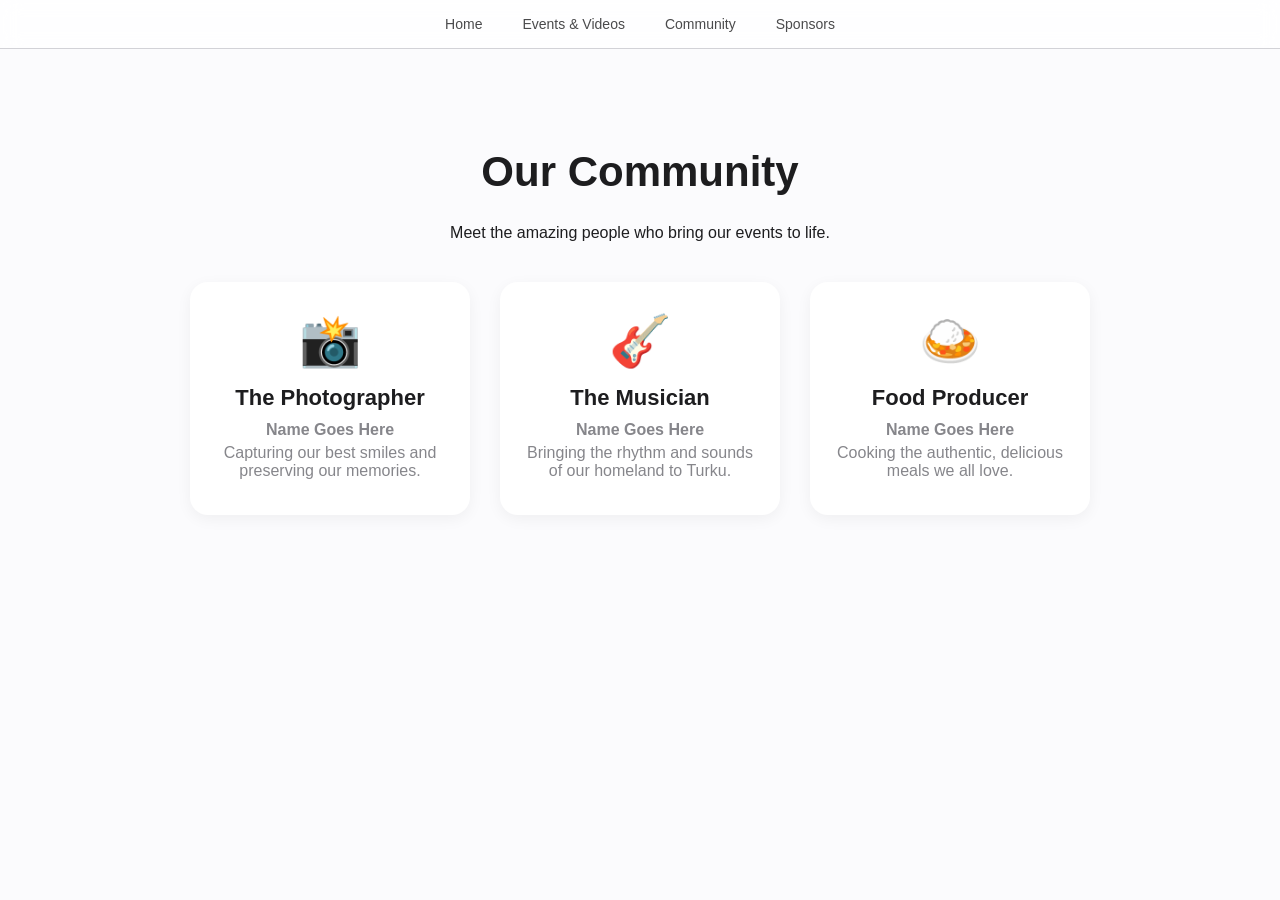
==== community.html @ 2f9cdc22 "initial commit of Sri Lankan Turku Association website" ====
<!DOCTYPE html>
<html>
  <head>
    <meta charset="UTF-8">
    <title>Community - Sri Lankan Turku Association</title>
    <link rel="stylesheet" href="style.css">
  </head>
  <body>
    
    <nav class="apple-nav">
      <ul>
        <li><a href="index.html">Home</a></li>
        <li><a href="events.html">Events & Videos</a></li>
        <li><a href="community.html">Community</a></li>
        <li><a href="sponsors.html">Sponsors</a></li>
      </ul>
    </nav>

    <header class="page-header">
      <h1>Our Community</h1>
      <p>Meet the amazing people who bring our events to life.</p>
    </header>

    <section class="grid-section">
      
      <div class="person-card">
        <div class="emoji-icon">📸</div>
        <h3>The Photographer</h3>
        <p><strong>Name Goes Here</strong></p>
        <p>Capturing our best smiles and preserving our memories.</p>
      </div>

      <div class="person-card">
        <div class="emoji-icon">🎸</div>
        <h3>The Musician</h3>
        <p><strong>Name Goes Here</strong></p>
        <p>Bringing the rhythm and sounds of our homeland to Turku.</p>
      </div>

      <div class="person-card">
        <div class="emoji-icon">🍛</div>
        <h3>Food Producer</h3>
        <p><strong>Name Goes Here</strong></p>
        <p>Cooking the authentic, delicious meals we all love.</p>
      </div>

    </section>

  </body>
</html>
---- style.css ----
/* 1. The Modern Reset */
body {
  margin: 0;
  /* This tells the website to use the sleekest font available on the user's device (like Apple's San Francisco) */
  font-family: -apple-system, BlinkMacSystemFont, "Segoe UI", Roboto, Helvetica, Arial, sans-serif;
  background-color: #fbfbfd; /* Apple's signature soft, clean background color */
  color: #1d1d1f; /* Apple uses a very dark gray instead of harsh black */
}

/* 2. The Frosted Glass Navigation Bar */
.apple-nav {
  background-color: rgba(255, 255, 255, 0.8); /* Slightly see-through white */
  backdrop-filter: blur(10px); /* This creates the famous frosted glass blur effect! */
  position: fixed; /* This glues the menu to the top of the screen */
  top: 0;
  width: 100%;
  padding: 15px 0;
  border-bottom: 1px solid #d2d2d7;
  display: flex;
  justify-content: center; /* Puts the menu perfectly in the middle */
}

/* 3. Spacing the Menu Links */
.apple-nav ul {
  list-style: none;
  margin: 0;
  padding: 0;
  display: flex;
  gap: 40px; /* Big, clean spaces between the links */
}

/* 4. Styling the Menu Links */
.apple-nav a {
  text-decoration: none;
  color: #1d1d1f;
  font-size: 14px;
  opacity: 0.8;
  transition: opacity 0.3s ease; /* Makes hovering smooth */
}

.apple-nav a:hover {
  opacity: 1;
  color: #0066cc; /* Apple's classic blue link color */
}

/* 5. The Big Welcome Area (Hero Section) */
.hero-section {
  padding-top: 180px; /* Pushes the text down below our fixed menu */
  text-align: center;
}

.hero-section h1 {
  font-size: 56px;
  font-weight: 600;
  letter-spacing: -0.01em; /* Pulls the letters slightly closer together for a modern look */
  margin: 0 0 10px 0;
}

.hero-section h2 {
  font-size: 28px;
  font-weight: 400;
  color: #86868b; /* Apple's soft gray secondary text */
  margin: 0 0 40px 0;
}

/* 6. The Modern Pill Button */
.hero-button {
  display: inline-block;
  background-color: #0071e3; /* Apple Blue */
  color: white;
  padding: 14px 24px;
  border-radius: 980px; /* Creates that perfect pill shape */
  text-decoration: none;
  font-size: 17px;
  transition: background-color 0.3s ease;
}

.hero-button:hover {
  background-color: #0077ed; /* Gets slightly brighter when you hover over it */
}
/* --- NEW STYLES FOR THE EVENTS PAGE --- */

/* 7. Spaces out the top title so it isn't hidden by the menu */
.page-header {
  padding-top: 120px;
  text-align: center;
  margin-bottom: 40px;
}

.page-header h1 {
  font-size: 42px;
  color: #1d1d1f;
}

/* 8. Keeps the content neatly in the middle of the screen */
.content-section {
  max-width: 700px;
  margin: 0 auto 50px auto;
  text-align: center;
}

/* 9. Makes a beautiful, modern white card with soft shadows for the events */
.event-card {
  background-color: white;
  padding: 20px;
  border-radius: 18px; /* Apple's soft curved corners */
  box-shadow: 0 4px 15px rgba(0,0,0,0.05); /* A very soft, elegant shadow */
  text-align: left; /* Makes the event details easy to read */
}

.event-card h3 {
  margin-top: 0;
  color: #0071e3; /* Apple Blue for the event title */
}

/* 10. Makes the YouTube video fit nicely and gives it curved corners */
iframe {
  max-width: 100%;
  border-radius: 12px;
  box-shadow: 0 4px 15px rgba(0,0,0,0.1);
}
/* --- NEW STYLES FOR THE COMMUNITY PAGE --- */

/* 11. The Grid Layout - Automatically adjusts based on screen size! */
.grid-section {
  max-width: 900px;
  margin: 0 auto 50px auto;
  display: grid;
  grid-template-columns: repeat(auto-fit, minmax(250px, 1fr));
  gap: 30px; /* Space between the cards */
  padding: 0 20px;
}

/* 12. The Person Card */
.person-card {
  background-color: white;
  padding: 30px 20px;
  border-radius: 18px;
  box-shadow: 0 4px 15px rgba(0,0,0,0.05);
  text-align: center;
  transition: transform 0.3s ease; /* Prepares the card to move */
}

/* 13. A cool effect: The card lifts up slightly when you hover over it! */
.person-card:hover {
  transform: translateY(-10px);
}

/* 14. Styling the Emoji Icons */
.emoji-icon {
  font-size: 50px;
  margin-bottom: 15px;
}

.person-card h3 {
  margin: 0 0 10px 0;
  color: #1d1d1f;
  font-size: 22px;
}

.person-card p {
  color: #86868b;
  margin: 5px 0;
}
/* --- NEW STYLES FOR THE SPONSORS PAGE --- */

/* 15. The Sponsor Card (reusing some magic from the person cards) */
.sponsor-card {
  background-color: white;
  padding: 35px 20px;
  border-radius: 18px;
  box-shadow: 0 4px 15px rgba(0,0,0,0.05);
  text-align: center;
  border-top: 5px solid #0071e3; /* Adds a nice blue line at the top of the card */
}

.sponsor-card h3 {
  margin: 0 0 5px 0;
  color: #1d1d1f;
  font-size: 24px;
}

/* 16. Highlighting the Sponsor Level */
.sponsor-tier {
  color: #ff9500; /* Apple's warm orange/gold color */
  font-weight: bold;
  text-transform: uppercase;
  font-size: 12px;
  letter-spacing: 1px;
  margin-bottom: 15px;
}

/* 17. A simple link to their business */
.sponsor-link {
  display: inline-block;
  margin-top: 15px;
  color: #0071e3;
  text-decoration: none;
  font-weight: 500;
}

.sponsor-link:hover {
  text-decoration: underline;
}
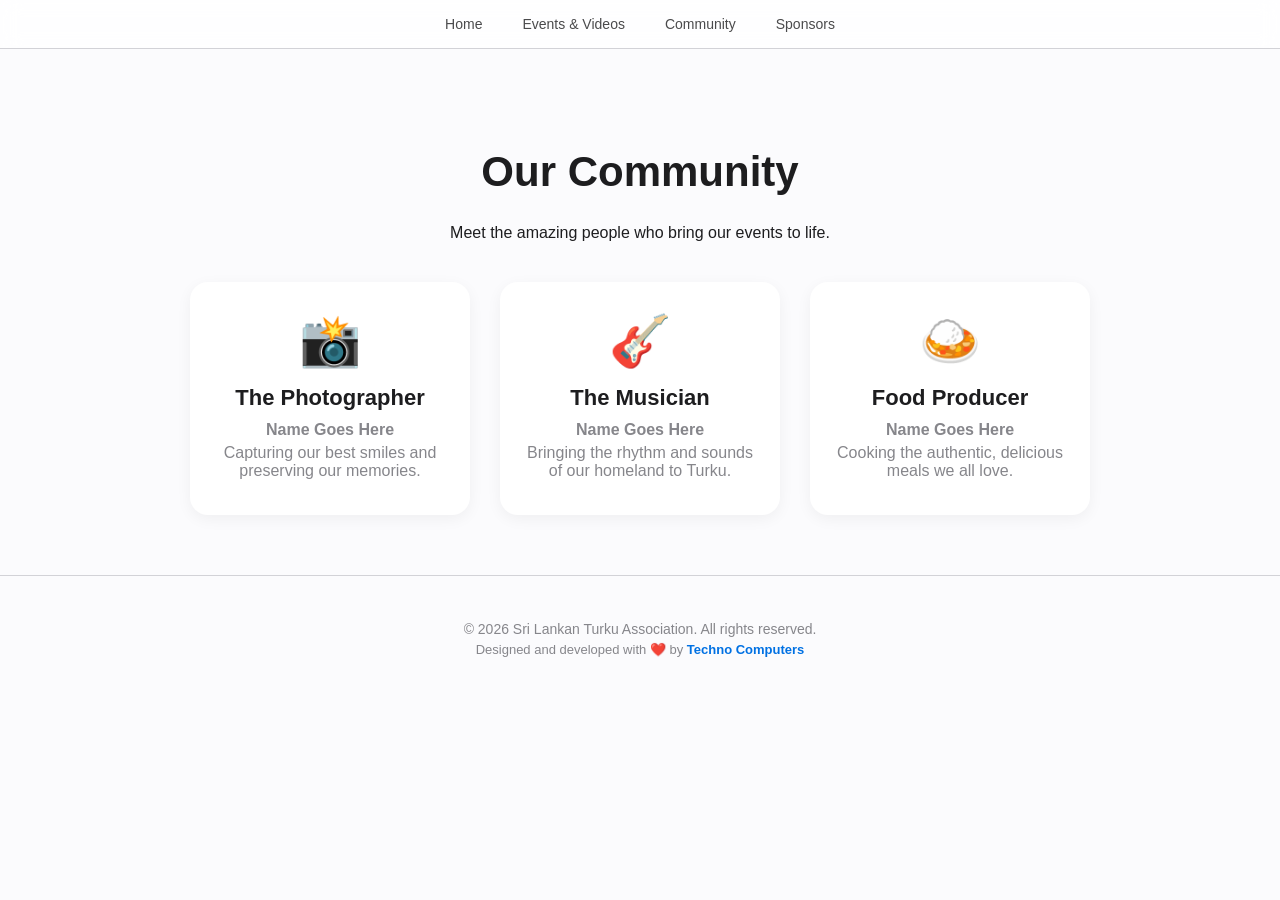
==== commit cd419bc2: "footer added" ====
--- a/community.html
+++ b/community.html
@@ -1,50 +1,61 @@
 <!DOCTYPE html>
 <html>
-  <head>
+
+<head>
     <meta charset="UTF-8">
     <title>Community - Sri Lankan Turku Association</title>
     <link rel="stylesheet" href="style.css">
-  </head>
-  <body>
-    
+</head>
+
+<body>
+
     <nav class="apple-nav">
-      <ul>
-        <li><a href="index.html">Home</a></li>
-        <li><a href="events.html">Events & Videos</a></li>
-        <li><a href="community.html">Community</a></li>
-        <li><a href="sponsors.html">Sponsors</a></li>
-      </ul>
+        <ul>
+            <li><a href="index.html">Home</a></li>
+            <li><a href="events.html">Events & Videos</a></li>
+            <li><a href="community.html">Community</a></li>
+            <li><a href="sponsors.html">Sponsors</a></li>
+        </ul>
     </nav>
 
     <header class="page-header">
-      <h1>Our Community</h1>
-      <p>Meet the amazing people who bring our events to life.</p>
+        <h1>Our Community</h1>
+        <p>Meet the amazing people who bring our events to life.</p>
     </header>
 
     <section class="grid-section">
-      
-      <div class="person-card">
-        <div class="emoji-icon">📸</div>
-        <h3>The Photographer</h3>
-        <p><strong>Name Goes Here</strong></p>
-        <p>Capturing our best smiles and preserving our memories.</p>
-      </div>
 
-      <div class="person-card">
-        <div class="emoji-icon">🎸</div>
-        <h3>The Musician</h3>
-        <p><strong>Name Goes Here</strong></p>
-        <p>Bringing the rhythm and sounds of our homeland to Turku.</p>
-      </div>
+        <div class="person-card">
+            <div class="emoji-icon">📸</div>
+            <h3>The Photographer</h3>
+            <p><strong>Name Goes Here</strong></p>
+            <p>Capturing our best smiles and preserving our memories.</p>
+        </div>
 
-      <div class="person-card">
-        <div class="emoji-icon">🍛</div>
-        <h3>Food Producer</h3>
-        <p><strong>Name Goes Here</strong></p>
-        <p>Cooking the authentic, delicious meals we all love.</p>
-      </div>
+        <div class="person-card">
+            <div class="emoji-icon">🎸</div>
+            <h3>The Musician</h3>
+            <p><strong>Name Goes Here</strong></p>
+            <p>Bringing the rhythm and sounds of our homeland to Turku.</p>
+        </div>
+
+        <div class="person-card">
+            <div class="emoji-icon">🍛</div>
+            <h3>Food Producer</h3>
+            <p><strong>Name Goes Here</strong></p>
+            <p>Cooking the authentic, delicious meals we all love.</p>
+        </div>
 
     </section>
 
-  </body>
+</body>
+
+<footer class="site-footer">
+    <p>&copy; 2026 Sri Lankan Turku Association. All rights reserved.</p>
+    <p class="developer-credit">Designed and developed with ❤️ by <a href="#" class="techno-link">Techno Computers</a>
+    </p>
+</footer>
+
+</body>
+
 </html>
--- a/style.css
+++ b/style.css
@@ -201,4 +201,34 @@
 
 .sponsor-link:hover {
   text-decoration: underline;
+}
+/* --- 18. THE PROFESSIONAL FOOTER --- */
+.site-footer {
+  text-align: center;
+  padding: 40px 20px;
+  margin-top: 60px; /* Pushes the footer down away from the main content */
+  border-top: 1px solid #d2d2d7; /* A subtle gray line to separate the footer */
+  color: #86868b; /* Apple's soft secondary gray text */
+  font-size: 14px;
+}
+
+.site-footer p {
+  margin: 5px 0;
+}
+
+/* 19. Styling Your Business Name */
+.developer-credit {
+  font-size: 13px;
+}
+
+.techno-link {
+  color: #0071e3; /* Apple Blue */
+  text-decoration: none;
+  font-weight: 600; /* Makes your business name stand out slightly */
+  transition: color 0.3s ease;
+}
+
+.techno-link:hover {
+  text-decoration: underline;
+  color: #0077ed;
 }
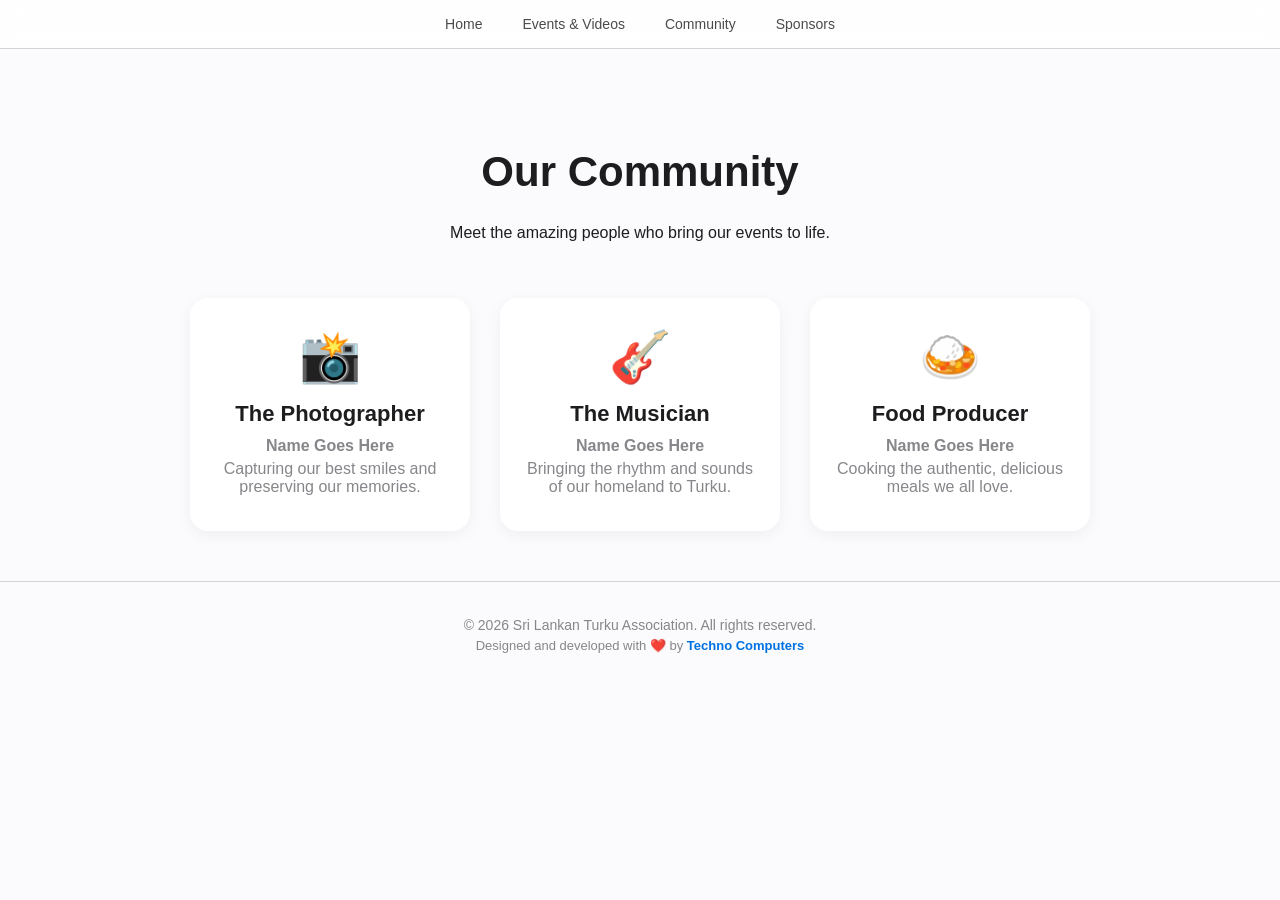
==== commit 05d646bf: "adding meta tags" ====
--- a/community.html
+++ b/community.html
@@ -3,9 +3,10 @@
 
 <head>
     <meta charset="UTF-8">
-    <title>Community - Sri Lankan Turku Association</title>
+    <meta name="viewport" content="width=device-width, initial-scale=1.0">
+    <title>Sri Lankan Turku Association</title>
     <link rel="stylesheet" href="style.css">
-</head>
+  </head>
 
 <body>
 
--- a/style.css
+++ b/style.css
@@ -1,10 +1,14 @@
 /* 1. The Modern Reset */
 body {
   margin: 0;
-  /* This tells the website to use the sleekest font available on the user's device (like Apple's San Francisco) */
   font-family: -apple-system, BlinkMacSystemFont, "Segoe UI", Roboto, Helvetica, Arial, sans-serif;
-  background-color: #fbfbfd; /* Apple's signature soft, clean background color */
-  color: #1d1d1f; /* Apple uses a very dark gray instead of harsh black */
+  background-color: #fbfbfd; 
+  color: #1d1d1f; 
+  
+  /* NEW: The Flexbox Spring Magic */
+  min-height: 100vh; /* Makes the body exactly the height of your screen */
+  display: flex;
+  flex-direction: column; /* Stacks the menu, hero, and footer vertically */
 }
 
 /* 2. The Frosted Glass Navigation Bar */
@@ -45,8 +49,13 @@
 
 /* 5. The Big Welcome Area (Hero Section) */
 .hero-section {
-  padding-top: 180px; /* Pushes the text down below our fixed menu */
-  text-align: center;
+  flex-grow: 1; /* This is the special spring that stretches and fills all empty space! */
+  display: flex;
+  flex-direction: column;
+  justify-content: center; /* Centers the text vertically */
+  align-items: center; /* Centers the text horizontally */
+  text-align: center;
+  padding: 0 20px; /* Keeps text from touching the edges on small mobile phones */
 }
 
 .hero-section h1 {
@@ -202,14 +211,16 @@
 .sponsor-link:hover {
   text-decoration: underline;
 }
+
 /* --- 18. THE PROFESSIONAL FOOTER --- */
 .site-footer {
   text-align: center;
-  padding: 40px 20px;
-  margin-top: 60px; /* Pushes the footer down away from the main content */
-  border-top: 1px solid #d2d2d7; /* A subtle gray line to separate the footer */
-  color: #86868b; /* Apple's soft secondary gray text */
+  padding: 30px 20px;
+  /* We removed the margin-top because Flexbox now pushes it to the bottom automatically */
+  border-top: 1px solid #d2d2d7; 
+  color: #86868b; 
   font-size: 14px;
+  background-color: #fbfbfd;
 }
 
 .site-footer p {
